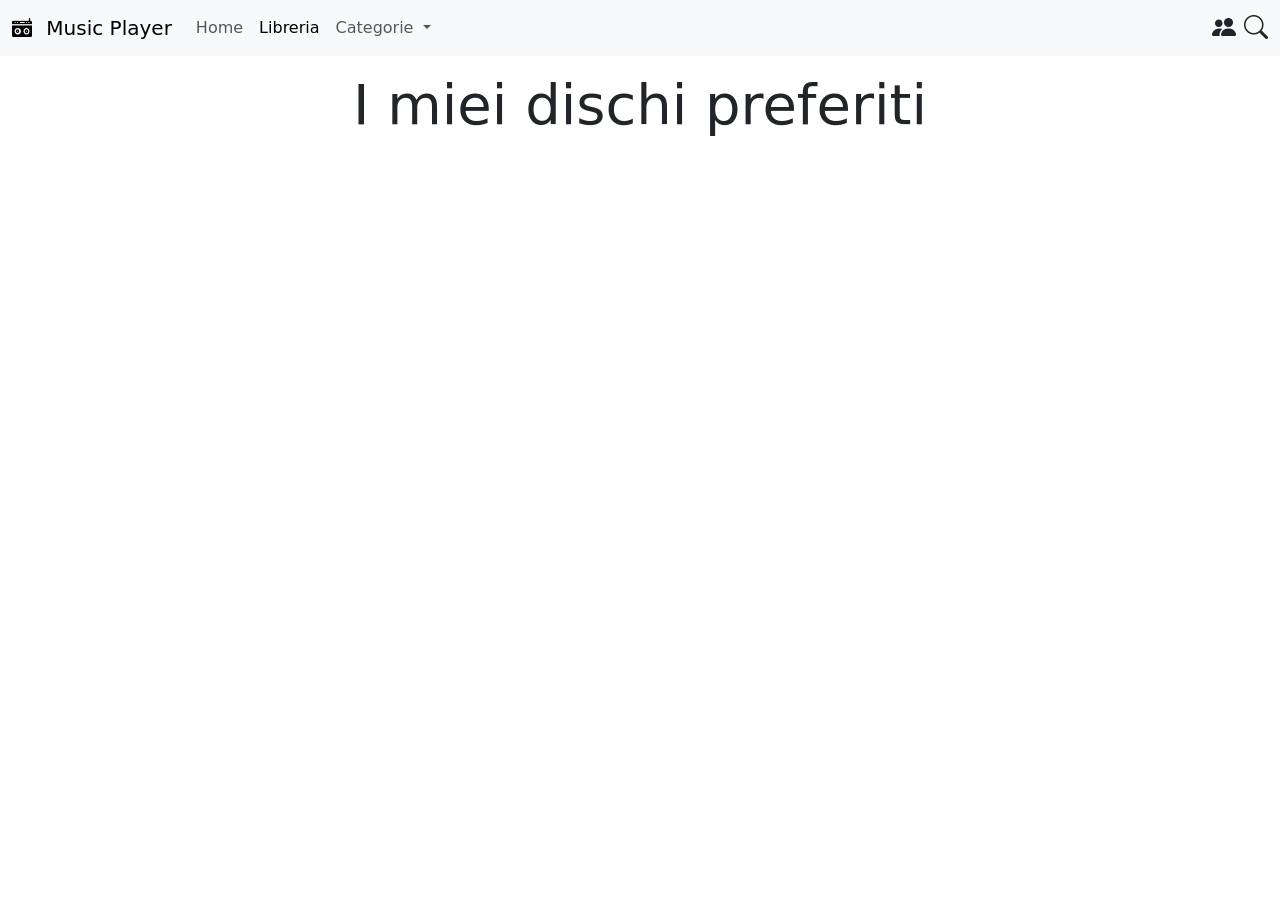
==== Ese 03 Music/index.html @ 988b1970 "fine es2 e inizio es3" ====
<!DOCTYPE html>
<html>

<head>
    <title>Music Player</title>

    <!-- Bootstrap -->
    <link href="https://cdn.jsdelivr.net/npm/bootstrap@5.3.3/dist/css/bootstrap.min.css" rel="stylesheet"
        integrity="sha384-QWTKZyjpPEjISv5WaRU9OFeRpok6YctnYmDr5pNlyT2bRjXh0JMhjY6hW+ALEwIH" crossorigin="anonymous">
    <script src="https://cdn.jsdelivr.net/npm/bootstrap@5.3.3/dist/js/bootstrap.bundle.min.js"
        integrity="sha384-YvpcrYf0tY3lHB60NNkmXc5s9fDVZLESaAA55NDzOxhy9GkcIdslK1eN7N6jIeHz"
        crossorigin="anonymous"></script>
    <link rel="stylesheet" href="https://cdn.jsdelivr.net/npm/bootstrap-icons@1.11.3/font/bootstrap-icons.min.css">

    <!-- Local Files -->
    <link rel="stylesheet" href="index.css">
    <script src="songs.js"></script>
    <script src="index.js"></script>
</head>

<body>
    <!-- Barra di navigazione Blu in alto -->
    <header>
        <nav class="navbar navbar-expand-lg bg-light">
            <div class="container-fluid">
				<!-- icon and title-->
                <a class="navbar-brand" href="#">
                    <i class="bi bi-boombox-fill me-2"></i>
                    Music Player
                </a>
				<!-- Burger Button che compare quando si restringe la pagina -->
                <button class="navbar-toggler" data-bs-toggle="collapse"
                    data-bs-target="#navbarContent">
                    <span class="navbar-toggler-icon"></span>
                </button>
				<!-- buttons -->
                <div class="collapse navbar-collapse" id="navbarContent">
					<!-- me = margin end (right) : impostato al valore auto 
					     mb = margin bottom : margin 0 per i teminali >= lg e 
						 1/2 spacer in tutti gli altri casi -->				
                    <ul class="navbar-nav me-auto mb-2 mb-lg-0">
                        <li class="nav-item">
                            <a class="nav-link" href="#">Home</a>
                        </li>
                        <li class="nav-item">
                            <a class="nav-link active" href="#">Libreria</a>
                        </li>
                        <li class="nav-item dropdown">
                            <a class="nav-link dropdown-toggle" href="#"  data-bs-toggle="dropdown">
                                Categorie
                            </a>
                            <ul class="dropdown-menu">
                                <li><a class="dropdown-item active" href="#">All</a></li>
                                <li><a class="dropdown-item" href="#">Pop</a></li>
                                <li><a class="dropdown-item" href="#">Rap</a></li>
                                <li><a class="dropdown-item" href="#">Rock</a></li>
                            </ul>
                        </li>
                    </ul>
					<!-- 2° contenitore automaticamente allineato a destra -->
                    <div class="d-flex">
						<!-- icona amici -->
                        <i class="bi bi-people-fill me-2" id="i-friends"></i>
						<!-- icona search -->
                        <i class="bi bi-search" id="i-search"></i>
                    </div>
                </div>
            </div>
        </nav>
    </header>

    <div class="modal" id="play-modal" tabindex="-1" >
      <div class="modal-dialog">
        <div class="modal-content">
          <div class="modal-header">
            <h1 class="modal-title" id="exampleModalLabel">Ti piacerebbe!</h1>
            <button class="btn-close" data-bs-dismiss="modal"> </button>
          </div>
          <div class="modal-body">
            Paga qualche servizio di streaming vero se vuoi ascoltare <span id="song-title-modal"></span>.
          </div>
          <div class="modal-footer">
            <button class="btn btn-secondary" data-bs-dismiss="modal">Chiudi</button>
          </div>
        </div>
      </div>
    </div>
    
    <main class="container">
		<!-- DIV nascosto relativo agli amici -->
        <div class="alert alert-warning d-none my-2 text-center" id="alert-friends">
            Mi spiace, purtroppo non hai amici 
			<i class="bi bi-emoji-frown-fill"></i>
        </div>
		<!-- DIV nascosto relativo al search -->
        <input type="search" placeholder="Cerca..." class="w-100 my-2 d-none" id="txt-search"/>

        <h1>I miei dischi preferiti</h1>
		<div id="content"> </div>
    </main>
</body>

</html>
---- Ese 03 Music/index.css ----
.bi-search, .bi-people-fill {
  font-size: 1.5rem;
  cursor: pointer;
}

h1{
	text-align:center;
	font-size: 3.5em;
	padding:15px;
}
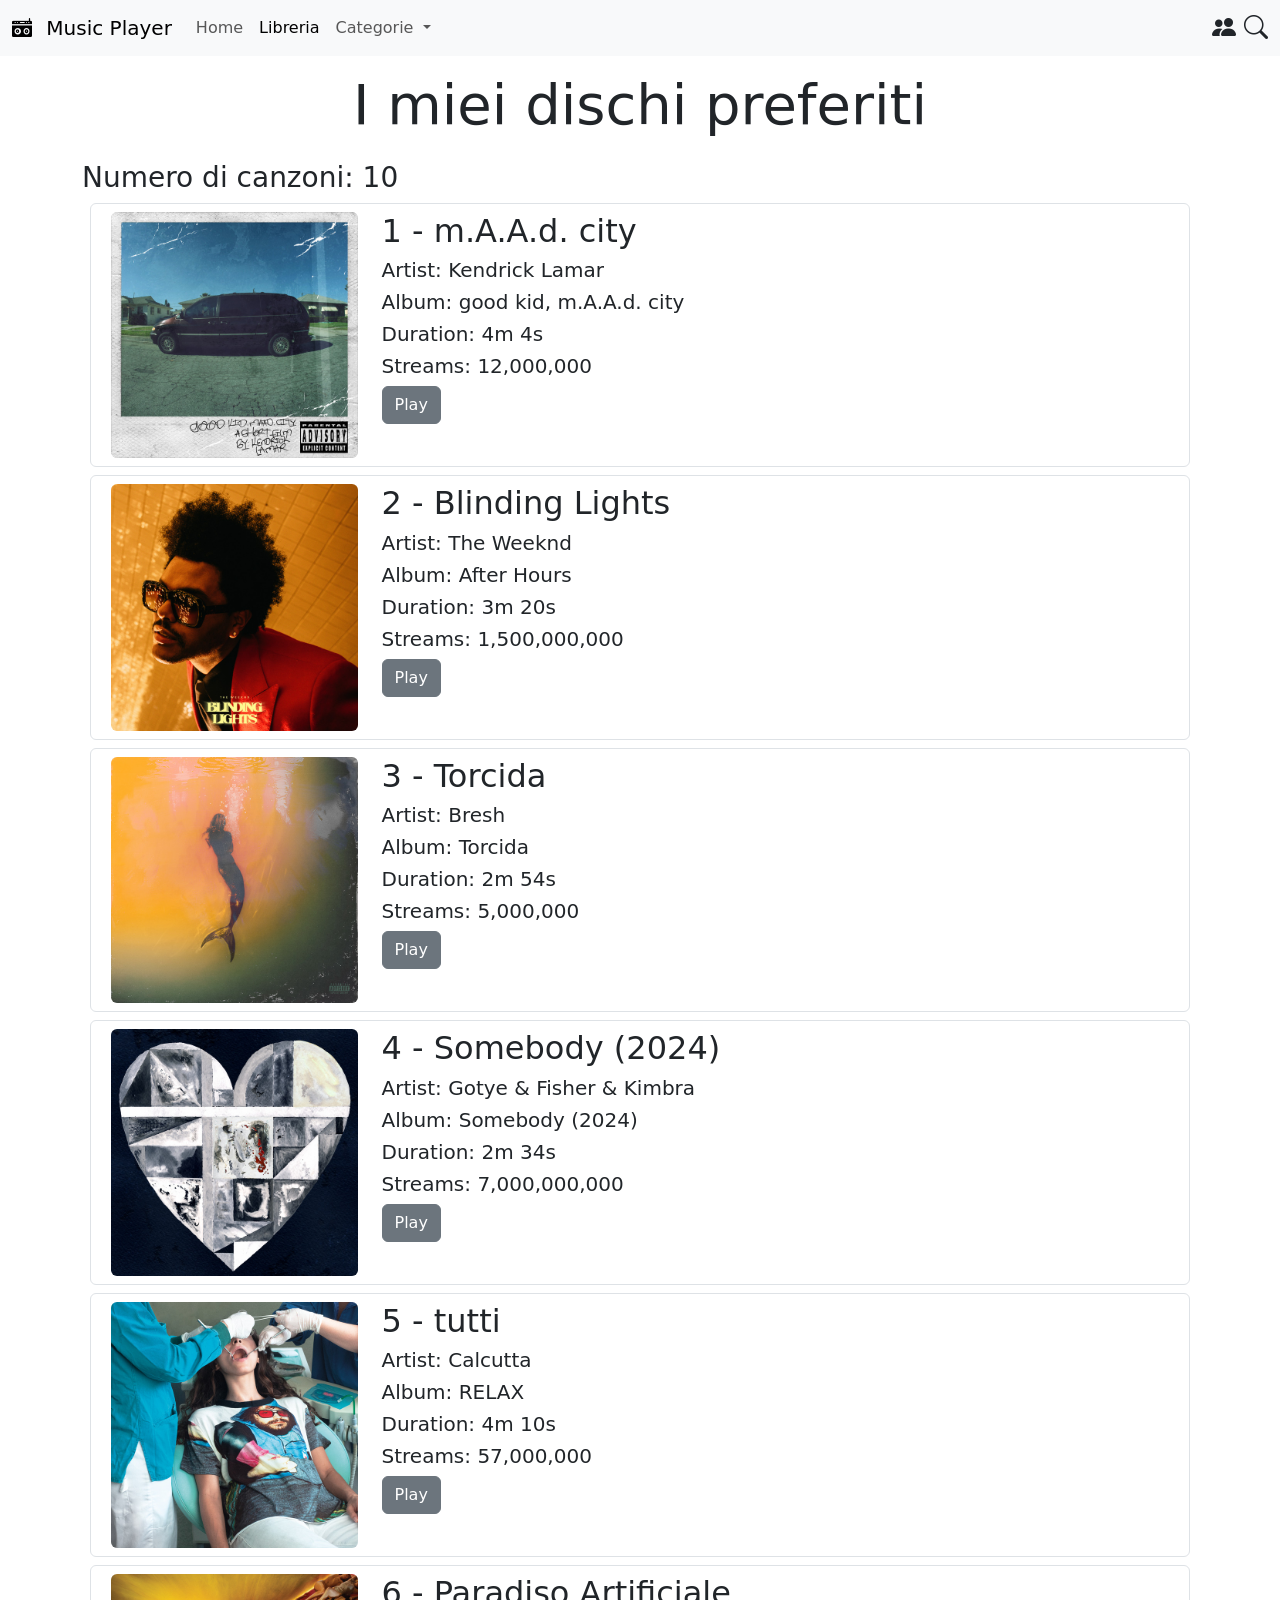
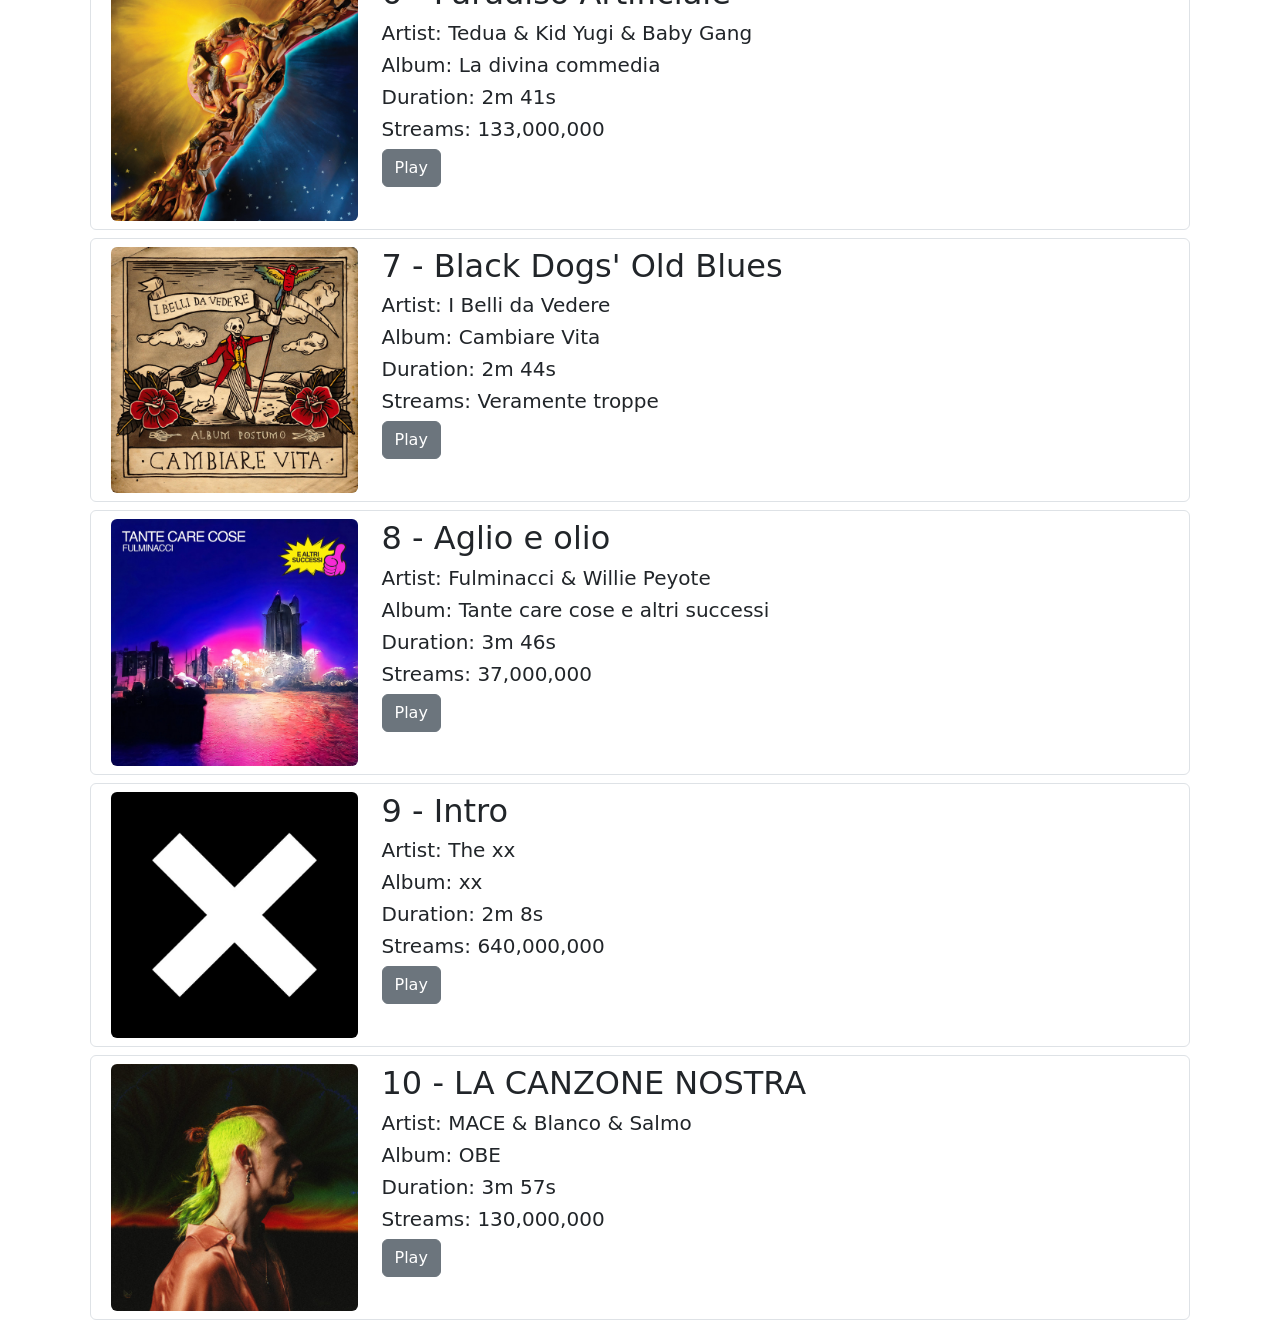
==== commit 67508a69: "quasi fine es3" ====
--- a/Ese 03 Music/index.html
+++ b/Ese 03 Music/index.html
@@ -14,8 +14,8 @@
 
     <!-- Local Files -->
     <link rel="stylesheet" href="index.css">
-    <script src="songs.js"></script>
-    <script src="index.js"></script>
+    <script src="songs.js" defer></script>
+    <script src="index.js" defer></script>
 </head>
 
 <body>
@@ -54,6 +54,7 @@
                                 <li><a class="dropdown-item" href="#">Pop</a></li>
                                 <li><a class="dropdown-item" href="#">Rap</a></li>
                                 <li><a class="dropdown-item" href="#">Rock</a></li>
+                                <li><a class="dropdown-item" href="#">Indie</a></li>
                             </ul>
                         </li>
                     </ul>
